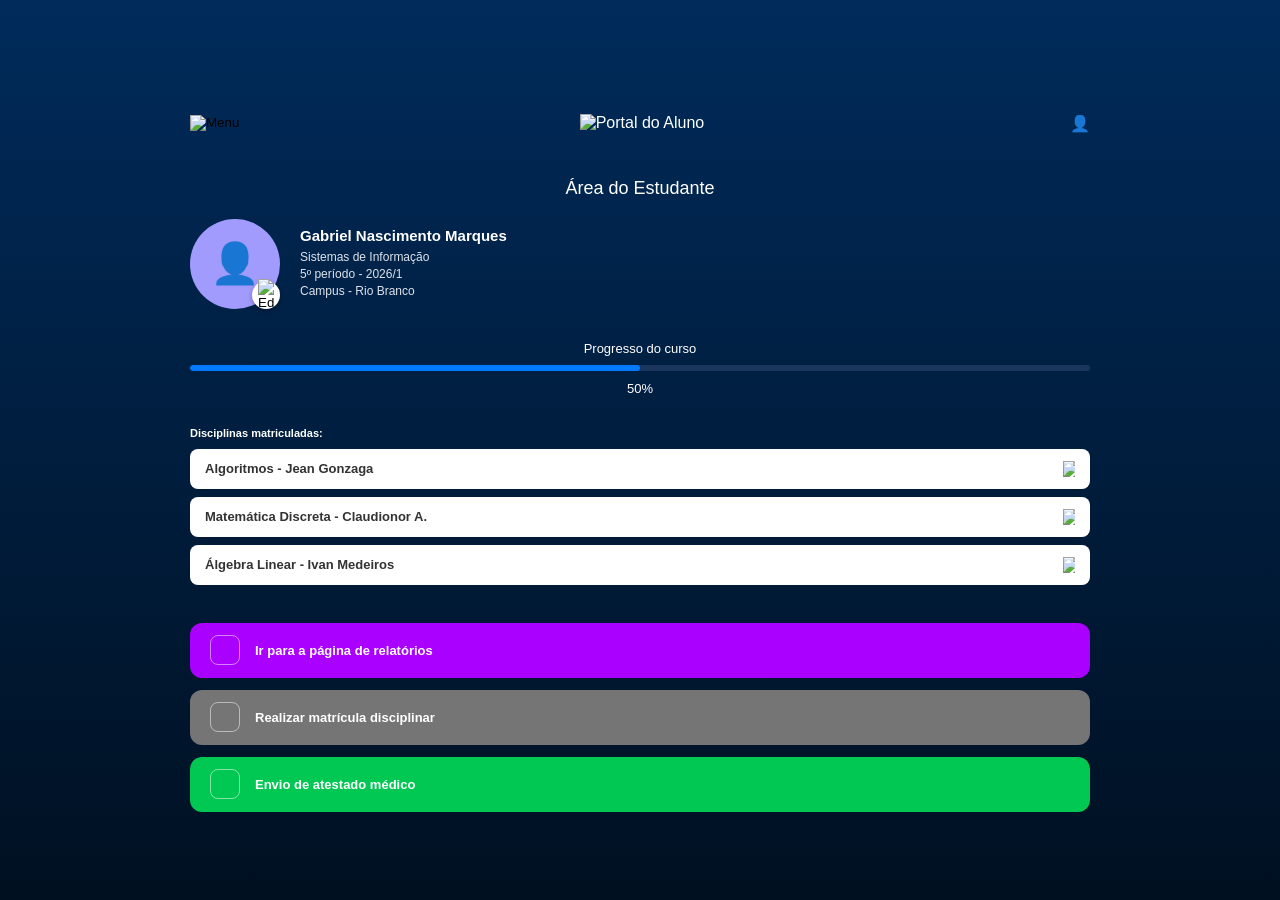
==== telas/areaEstudante/areaEstudante.html @ 429094b7 "Atualizações: arruma as telas já feitas" ====
<!DOCTYPE html>
<html lang="pt-BR">
<head>
    <meta charset="UTF-8">
    <meta name="viewport" content="width=device-width, initial-scale=1.0">
    <title>Home - Portal do Aluno</title>
    <link rel="stylesheet" href="areaEstudante.css"> 
</head>
<body>

    <div class="app-container">
        
        <section id="tela-home" class="tela">
            <div class="header-home">
               </div>
               <section id="tela-estudante" class="tela escondida">
    
    <header class="header-estudante">
        <button class="btn-icon" onclick="window.location.href='/Users/Aluno/Documents/Gab_marques/webacademy/portal_aluno_demo/telas/telaInicial/telainicial.html'">
            <img src="/Users/Aluno/Documents/Gab_marques/webacademy/portal_aluno_demo/icons/login-voltar.svg" alt="Menu" class="icone-svg">
        </button>
        <img src="/Users/Aluno/Documents/Gab_marques/webacademy/portal_aluno_demo/icons/logo-portal.svg" alt="Portal do Aluno" class="logo-header">
        <div class="avatar-placeholder">👤</div>
    </header>

    <div class="conteudo-centralizado">
        <h2 class="titulo-secao">Área do Estudante</h2>

        <div class="perfil-estudante">
            <div class="avatar-container">
                <div class="avatar-circulo">👤</div>
                <button class="btn-editar">
                    <img src="/Users/Aluno/Documents/Gab_marques/webacademy/portal_aluno_demo/icons/perfil-editarfoto.svg" alt="Editar">
                </button>
            </div>
            <div class="info-pessoais">
                <h3>Gabriel Nascimento Marques</h3>
                <p>Sistemas de Informação</p>
                <p>5º período - 2026/1</p>
                <p>Campus - Rio Branco</p>
            </div>
        </div>

        <div class="progresso-container">
            <span>Progresso do curso</span>
            <div class="barra-fundo">
                <div class="barra-preenchida" style="width: 50%;"></div>
            </div>
            <span class="progresso-texto">50%</span>
        </div>

        <div class="disciplinas-lista">
            <p class="disciplinas-titulo">Disciplinas matriculadas:</p>

            <details class="disciplina-item">
                <summary>
                    Algoritmos - Jean Gonzaga 
                    <img src="/Users/Aluno/Documents/Gab_marques/webacademy/portal_aluno_demo/icons/telainicial-arrownoticias.svg" class="icone-seta">
                </summary>
                <div class="disciplina-detalhes">
                    <div class="notas-grid-tabela">
                        <div class="coluna-nota">
                            <span class="titulo-nota">Nota 1:</span>
                            <div class="sub-notas">
                                <div><em>Avaliação 1:</em><br>8.0</div>
                                <div><em>Avaliação 2:</em><br>8.6</div>
                            </div>
                        </div>
                        <div class="coluna-nota">
                            <span class="titulo-nota">Nota 2:</span>
                            <div class="sub-notas">
                                <div><em>Avaliação 3:</em><br>10.0</div>
                                <div><em>Avaliação 4:</em><br>10</div>
                            </div>
                        </div>
                    </div>
                    <div class="status-final">
                        <p><strong>Situação:</strong> <span class="aprovado">Aprovado</span></p>
                        <p><strong>Média Final:</strong> 9.7</p>
                        <p><strong>Total de Faltas:</strong> 11</p>
                    </div>
                </div>  
            </details>

            <details class="disciplina-item">
                <summary>
                    Matemática Discreta - Claudionor A. 
                    <img src="/Users/Aluno/Documents/Gab_marques/webacademy/portal_aluno_demo/icons/telainicial-arrownoticias.svg" class="icone-seta">
                </summary>
                <div class="disciplina-detalhes">
                    <div class="notas-grid-tabela">
                        <div class="coluna-nota">
                            <span class="titulo-nota">Nota 1:</span>
                            <div class="sub-notas">
                                <div><em>Avaliação 1:</em><br>7.0</div>
                                <div><em>Avaliação 2:</em><br>8.6</div>
                            </div>
                        </div>
                        <div class="coluna-nota">
                            <span class="titulo-nota">Nota 2:</span>
                            <div class="sub-notas">
                                <div><em>Avaliação 3:</em><br>9.0</div>
                                <div><em>Avaliação 4:</em><br>10</div>
                            </div>
                        </div>
                    </div>
                    <div class="status-final">
                        <p><strong>Situação:</strong> <span class="aprovado">Aprovado</span></p>
                        <p><strong>Média Final:</strong> 9.1</p>
                        <p><strong>Total de Faltas:</strong> 15</p>
                    </div>
                </div>
            </details>

            <details class="disciplina-item">
                <summary>
                    Álgebra Linear - Ivan Medeiros 
                    <img src="/Users/Aluno/Documents/Gab_marques/webacademy/portal_aluno_demo/icons/telainicial-arrownoticias.svg" class="icone-seta">
                </summary>
                <div class="disciplina-detalhes">
                    <div class="notas-grid-tabela">
                        <div class="coluna-nota">
                            <span class="titulo-nota">Nota 1:</span>
                            <div class="sub-notas">
                                <div><em>Avaliação 1:</em><br>7.0</div>
                                <div><em>Avaliação 2:</em><br>8.6</div>
                            </div>
                        </div>
                        <div class="coluna-nota">
                            <span class="titulo-nota">Nota 2:</span>
                            <div class="sub-notas">
                                <div><em>Avaliação 3:</em><br>9.0</div>
                                <div><em>Avaliação 4:</em><br>10</div>
                            </div>
                        </div>
                    </div>
                    <div class="status-final">
                        <p><strong>Situação:</strong> <span class="aprovado">Aprovado</span></p>
                        <p><strong>Média Final:</strong> 9.1</p>
                        <p><strong>Total de Faltas:</strong> 15</p>
                    </div>
                </div>
            </details>
        </div>

        <div class="botoes-inferiores">
            <button class="btn-acao bg-roxo" onclick="window.location.href='/Users/Aluno/Documents/Gab_marques/webacademy/portal_aluno_demo/telas/relatorio/relatorio.html'">
                <div class="icone-box"><img src="/Users/Aluno/Documents/Gab_marques/webacademy/portal_aluno_demo/icons/telainicial-relatorios.svg" alt=""></div>
                <span>Ir para a página de relatórios</span>
            </button>

            <button class="btn-acao bg-cinza">
                <div class="icone-box"><img src="/Users/Aluno/Documents/Gab_marques/webacademy/portal_aluno_demo/icons/perfil-matriculadisciplinar.svg" alt=""></div>
                <span>Realizar matrícula disciplinar</span>
            </button>

            <button class="btn-acao bg-verde">
                <div class="icone-box"><img src="/Users/Aluno/Documents/Gab_marques/webacademy/portal_aluno_demo/icons/perfil-atestadomedico.svg" alt=""></div>
                <span>Envio de atestado médico</span>
            </button>
        </div>
    </div>
</section>

    </div>

</body>
</html>
---- telas/areaEstudante/areaEstudante.css ----
* {
    margin: 0;
    padding: 0;
    box-sizing: border-box;
    font-family: 'Questrial', sans-serif;
}

body {
    background: linear-gradient(180deg, #002B5B 0%, #001021 100%); /* Fundo escuro atrás do "celular" no monitor */
    display: flex;
    justify-content: center;
    align-items: center;
    min-height: 100vh;
    color: #FFFFFF;
}


#tela-estudante {
    width: 100vw !important;
    max-width: 100vw !important;
    padding: 20px !important;
    display: flex !important;
    flex-direction: column !important;
    align-items: center !important;
}

.header-estudante {
    width: 100%;
    max-width: 900px;
    margin: 0 auto;
    display: flex;
    justify-content: space-between;
    align-items: center;
    padding: 25px 0;
}

.btn-icon {
    background: none;
    border: none;
    cursor: pointer;
}

.icone-svg {
    width: 35px;
    height: 35px;
}

.profile-photo {
    width: 35px;
    height: 35px;
}

.logo-header {
    width: 150px;
}

#tela-estudante .conteudo-centralizado {
    width: 85% !important;        /* Ocupa 85% da largura total do notebook */
    max-width: 900px !important;  /* Limite máximo bem amplo para telas grandes */
    margin: 0 auto !important;     /* Garante o alinhamento no meio */
    display: flex !important;
    flex-direction: column !important;
    align-items: center !important;
}

.titulo-secao {
    font-size: 18px;
    font-weight: normal;
    margin: 20px 0;
}

/* Perfil */

#tela-estudante .disciplinas-lista, 
#tela-estudante .botoes-inferiores {
    width: 100% !important;
}

#tela-estudante .disciplina-item {
    width: 100% !important;
}

.perfil-estudante {
    display: flex;
    align-items: center;
    gap: 20px;
    width: 100%;
    margin-bottom: 30px;
}

.avatar-container {
    position: relative;
}

.avatar-circulo {
    width: 90px;
    height: 90px;
    background-color: #A29BFE;
    border-radius: 50%;
    display: flex;
    justify-content: center;
    align-items: center;
    font-size: 40px;
}

.btn-editar {
    position: absolute;
    bottom: 0;
    right: 0;
    background-color: #FFFFFF;
    border: none;
    border-radius: 50%;
    width: 28px;
    height: 28px;
    cursor: pointer;
    display: flex;
    justify-content: center;
    align-items: center;
    box-shadow: 0 2px 5px rgba(0,0,0,0.3);
}

.btn-editar img {
    width: 16px;
}

.info-pessoais h3 {
    font-size: 15px;
    margin-bottom: 5px;
}

.info-pessoais p {
    font-size: 12px;
    color: #DDE3EA;
    line-height: 1.4;
}

/* Barra de Progresso */
.progresso-container {
    width: 100%;
    text-align: center;
    margin-bottom: 30px;
}

.progresso-container span {
    font-size: 13px;
}

.barra-fundo {
    width: 100%;
    height: 6px;
    background-color: #1A365D; 
    border-radius: 5px;
    margin: 8px 0;
    overflow: hidden;
}

.barra-preenchida {
    height: 100%;
    background-color: #007BFF; 
    border-radius: 5px;
}

.progresso-texto {
    font-size: 12px;
}

/* Sanfona (Accordion) de Disciplinas */
.disciplinas-lista {
    width: 100%;
    margin-bottom: 30px;
}

.disciplinas-titulo {
    font-size: 11px;
    font-weight: bold;
    margin-bottom: 10px;
}

.disciplina-item {
    background-color: #FFFFFF;
    border-radius: 8px;
    margin-bottom: 8px;
    color: #333333;
    overflow: hidden;
}

.disciplina-item summary {
    padding: 12px 15px;
    font-size: 13px;
    font-weight: bold;
    cursor: pointer;
    list-style: none;
    display: flex;
    justify-content: space-between;
    align-items: center;
}

.disciplina-item summary::-webkit-details-marker {
    display: none;
}

.icone-seta {
    width: 12px;
    transition: transform 0.3s;
}

.disciplina-item[open] .icone-seta {
    transform: rotate(180deg);
}

.disciplina-detalhes {
    background-color: #D9D9D9;
    padding: 15px;
    border-top: 1px solid #CCCCCC;
}

/* Grid Interno das Notas */
.notas-grid-tabela {
    display: grid;
    grid-template-columns: 1fr 1fr;
    gap: 10px;
    border-bottom: 1px solid #BBBBBB;
    padding-bottom: 15px;
    margin-bottom: 10px;
}

.coluna-nota {
    text-align: center;
}

.titulo-nota {
    font-size: 12px;
    font-weight: bold;
    display: block;
    margin-bottom: 5px;
}

.sub-notas {
    display: flex;
    justify-content: space-around;
    font-size: 11px;
}

.status-final p {
    font-size: 12px;
    margin-bottom: 4px;
}

.aprovado {
    font-style: italic;
    color: #555555;
}

/* Botões de Ação Inferiores */
.botoes-inferiores {
    width: 100%;
    display: flex;
    flex-direction: column;
    gap: 12px;
}

.btn-acao {
    width: 100%;
    height: 55px;
    border: none;
    border-radius: 12px;
    display: flex;
    align-items: center;
    padding: 0 20px;
    color: #FFFFFF;
    font-weight: bold;
    font-size: 13px;
    cursor: pointer;
    text-align: left;
}

.icone-box {
    width: 30px;
    height: 30px;
    border: 1px solid rgba(255, 255, 255, 0.5);
    border-radius: 8px;
    display: flex;
    justify-content: center;
    align-items: center;
    margin-right: 15px;
}

.icone-box img {
    width: 18px;
}

/* Cores específicas dos botões */
.bg-roxo { background-color: #AA00FF; }
.bg-cinza { background-color: #757575; }
.bg-verde { background-color: #00C853; }
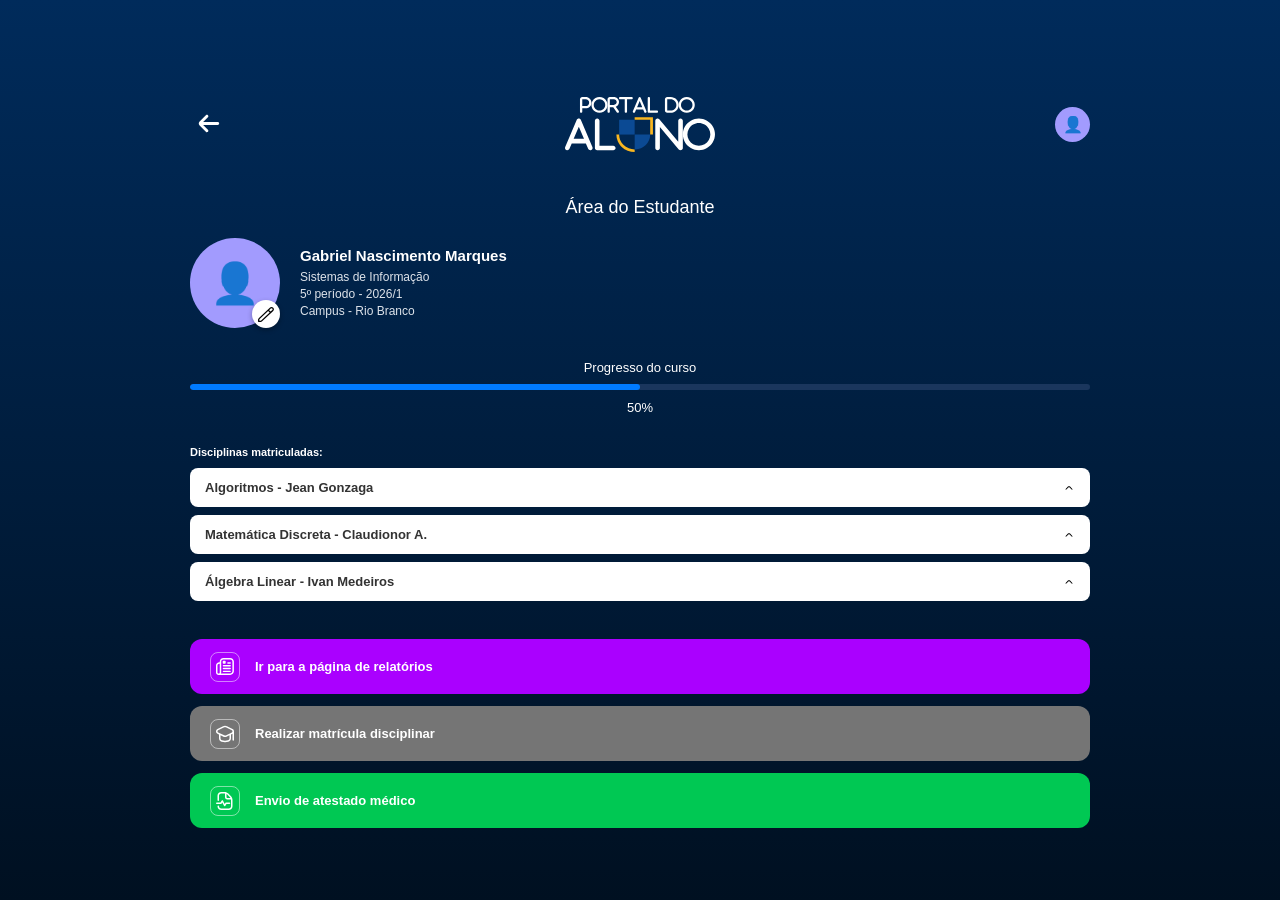
==== commit 89642060: "Atualização: envia e corrige as telas: "Login", "Tela Inicial", "Area Estudante", "Calendário", "Map" ====
--- a/telas/areaEstudante/areaEstudante.html
+++ b/telas/areaEstudante/areaEstudante.html
@@ -16,10 +16,10 @@
                <section id="tela-estudante" class="tela escondida">
     
     <header class="header-estudante">
-        <button class="btn-icon" onclick="window.location.href='/Users/Aluno/Documents/Gab_marques/webacademy/portal_aluno_demo/telas/telaInicial/telainicial.html'">
-            <img src="/Users/Aluno/Documents/Gab_marques/webacademy/portal_aluno_demo/icons/login-voltar.svg" alt="Menu" class="icone-svg">
+        <button class="btn-icon" onclick="window.location.href='../../telas/telaInicial/telainicial.html'">
+            <img src="../../icons/login-voltar.svg" alt="Menu" class="icone-svg">
         </button>
-        <img src="/Users/Aluno/Documents/Gab_marques/webacademy/portal_aluno_demo/icons/logo-portal.svg" alt="Portal do Aluno" class="logo-header">
+        <img src="../../icons/logo-portal.svg" alt="Portal do Aluno" class="logo-header">
         <div class="avatar-placeholder">👤</div>
     </header>
 
@@ -30,7 +30,7 @@
             <div class="avatar-container">
                 <div class="avatar-circulo">👤</div>
                 <button class="btn-editar">
-                    <img src="/Users/Aluno/Documents/Gab_marques/webacademy/portal_aluno_demo/icons/perfil-editarfoto.svg" alt="Editar">
+                    <img src="../../icons/perfil-editarfoto.svg" alt="Editar">
                 </button>
             </div>
             <div class="info-pessoais">
@@ -55,7 +55,7 @@
             <details class="disciplina-item">
                 <summary>
                     Algoritmos - Jean Gonzaga 
-                    <img src="/Users/Aluno/Documents/Gab_marques/webacademy/portal_aluno_demo/icons/telainicial-arrownoticias.svg" class="icone-seta">
+                    <img src="../../icons/telainicial-arrownoticias.svg" class="icone-seta">
                 </summary>
                 <div class="disciplina-detalhes">
                     <div class="notas-grid-tabela">
@@ -85,7 +85,7 @@
             <details class="disciplina-item">
                 <summary>
                     Matemática Discreta - Claudionor A. 
-                    <img src="/Users/Aluno/Documents/Gab_marques/webacademy/portal_aluno_demo/icons/telainicial-arrownoticias.svg" class="icone-seta">
+                    <img src="../../icons/telainicial-arrownoticias.svg" class="icone-seta">
                 </summary>
                 <div class="disciplina-detalhes">
                     <div class="notas-grid-tabela">
@@ -115,7 +115,7 @@
             <details class="disciplina-item">
                 <summary>
                     Álgebra Linear - Ivan Medeiros 
-                    <img src="/Users/Aluno/Documents/Gab_marques/webacademy/portal_aluno_demo/icons/telainicial-arrownoticias.svg" class="icone-seta">
+                    <img src="../../icons/telainicial-arrownoticias.svg" class="icone-seta">
                 </summary>
                 <div class="disciplina-detalhes">
                     <div class="notas-grid-tabela">
@@ -144,18 +144,18 @@
         </div>
 
         <div class="botoes-inferiores">
-            <button class="btn-acao bg-roxo" onclick="window.location.href='/Users/Aluno/Documents/Gab_marques/webacademy/portal_aluno_demo/telas/relatorio/relatorio.html'">
-                <div class="icone-box"><img src="/Users/Aluno/Documents/Gab_marques/webacademy/portal_aluno_demo/icons/telainicial-relatorios.svg" alt=""></div>
+            <button class="btn-acao bg-roxo" onclick="window.location.href='../../telas/relatorio/relatorio.html'">
+                <div class="icone-box"><img src="../../icons/telainicial-relatorios.svg" alt=""></div>
                 <span>Ir para a página de relatórios</span>
             </button>
 
             <button class="btn-acao bg-cinza">
-                <div class="icone-box"><img src="/Users/Aluno/Documents/Gab_marques/webacademy/portal_aluno_demo/icons/perfil-matriculadisciplinar.svg" alt=""></div>
+                <div class="icone-box"><img src="../../icons/perfil-matriculadisciplinar.svg" alt=""></div>
                 <span>Realizar matrícula disciplinar</span>
             </button>
 
             <button class="btn-acao bg-verde">
-                <div class="icone-box"><img src="/Users/Aluno/Documents/Gab_marques/webacademy/portal_aluno_demo/icons/perfil-atestadomedico.svg" alt=""></div>
+                <div class="icone-box"><img src="../../icons/perfil-atestadomedico.svg" alt=""></div>
                 <span>Envio de atestado médico</span>
             </button>
         </div>
--- a/telas/areaEstudante/areaEstudante.css
+++ b/telas/areaEstudante/areaEstudante.css
@@ -14,6 +14,25 @@
     color: #FFFFFF;
 }
 
+.header-estudante {
+    width: 100%;
+    max-width: 900px;
+    margin: 0 auto;
+    display: flex;
+    justify-content: space-between;
+    align-items: center;
+    padding: 25px 0;
+}
+
+.avatar-placeholder {
+    width: 35px;
+    height: 35px;
+    background-color: #A29BFE;
+    border-radius: 50%;
+    display: flex;
+    justify-content: center;
+    align-items: center;
+}
 
 #tela-estudante {
     width: 100vw !important;
@@ -22,16 +41,6 @@
     display: flex !important;
     flex-direction: column !important;
     align-items: center !important;
-}
-
-.header-estudante {
-    width: 100%;
-    max-width: 900px;
-    margin: 0 auto;
-    display: flex;
-    justify-content: space-between;
-    align-items: center;
-    padding: 25px 0;
 }
 
 .btn-icon {
@@ -259,6 +268,10 @@
     gap: 12px;
 }
 
+.btn-acao:hover {
+    transform: scale(1.05);
+}
+
 .btn-acao {
     width: 100%;
     height: 55px;
